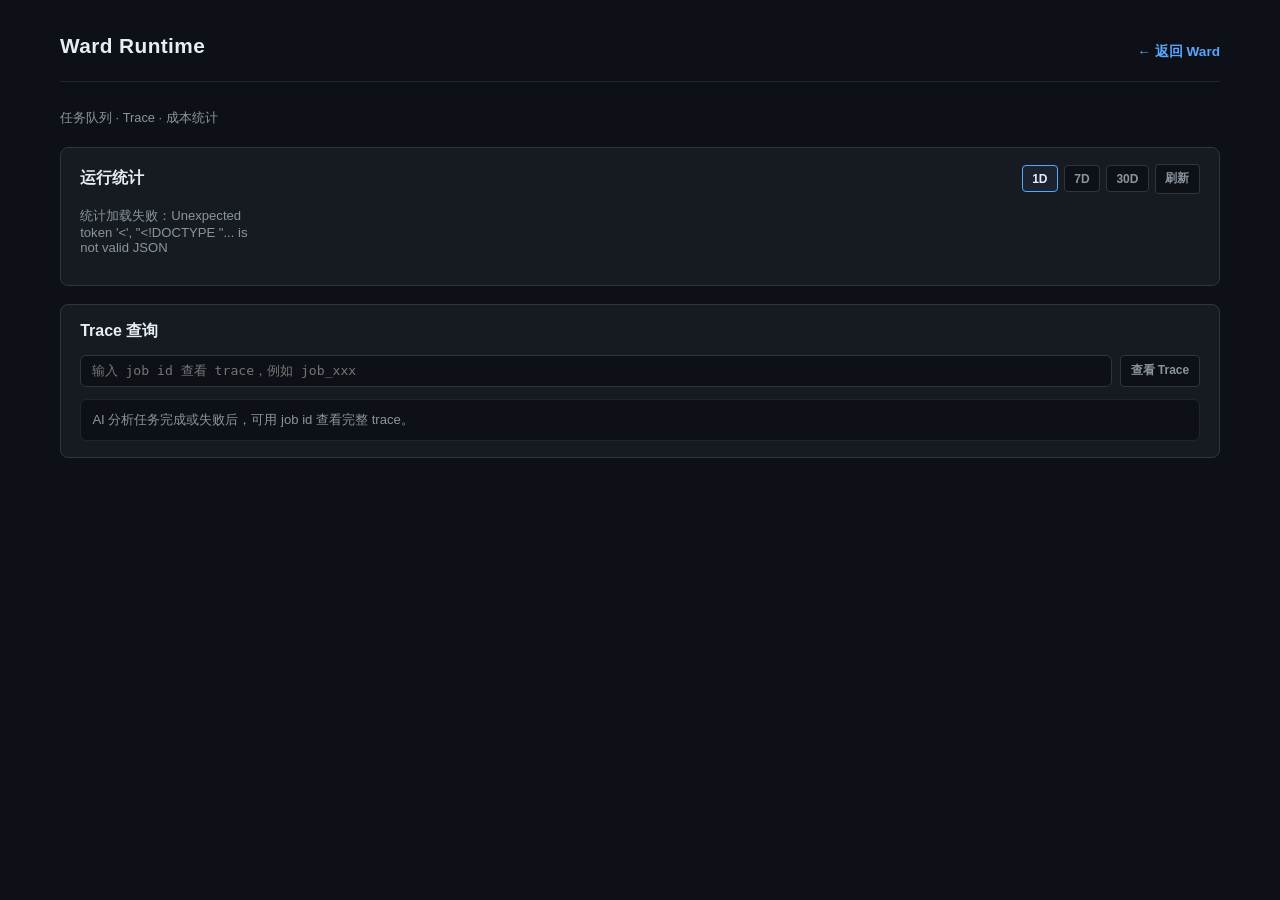
==== static/runtime.html @ 936e7836 "refactor: 金融专业风格 UI 改造，去除 AI 味" ====
<!DOCTYPE html>
<html lang="zh-CN">
<head>
  <meta charset="UTF-8" />
  <meta name="viewport" content="width=device-width, initial-scale=1.0" />
  <title>Ward Runtime</title>
  <link rel="stylesheet" href="/static/css/style.css" />
</head>
<body>
  <div class="container runtime-page">
    <header>
      <h1>Ward Runtime</h1>
      <div class="runtime-nav">
        <a href="/">← 返回 Ward</a>
      </div>
    </header>

    <div class="runtime-subtitle">任务队列 · Trace · 成本统计</div>

    <section class="runtime-section">
      <div class="runtime-header">
        <h2>运行统计</h2>
        <div class="runtime-actions">
          <button class="runtime-range-btn active" data-range="1d" onclick="loadRuntimeStats('1d', this)">1D</button>
          <button class="runtime-range-btn" data-range="7d" onclick="loadRuntimeStats('7d', this)">7D</button>
          <button class="runtime-range-btn" data-range="30d" onclick="loadRuntimeStats('30d', this)">30D</button>
          <button class="runtime-refresh-btn" onclick="refreshRuntimePanel()">刷新</button>
        </div>
      </div>
      <div id="runtime-stats" class="runtime-stats-grid">
        <div class="runtime-muted">加载运行统计中...</div>
      </div>
    </section>

    <section class="runtime-section">
      <div class="runtime-header">
        <h2>Trace 查询</h2>
      </div>
      <div class="runtime-trace-row">
        <input id="runtime-job-input" type="text" placeholder="输入 job id 查看 trace，例如 job_xxx" onkeydown="if(event.key==='Enter')loadRuntimeTrace()" />
        <button onclick="loadRuntimeTrace()">查看 Trace</button>
      </div>
      <div id="runtime-trace" class="runtime-trace">
        <div class="runtime-muted">AI 分析任务完成或失败后，可用 job id 查看完整 trace。</div>
      </div>
    </section>
  </div>

  <script src="/static/js/app.js?v=11"></script>
</body>
</html>
---- static/css/style.css ----
* { box-sizing: border-box; margin: 0; padding: 0; }

body {
  font-family: "SF Mono", "SF Pro Display", "PingFang SC", -apple-system, BlinkMacSystemFont, "Segoe UI", Roboto, "Helvetica Neue", sans-serif;
  background: #0d1117;
  color: #c9d1d9;
  min-height: 100vh;
  padding: 1.25rem 1.5rem 3rem;
}

.container { max-width: 1160px; margin: 0 auto; }

/* ─── Header ─────────────────────────────────────────────────────────────── */

header {
  display: flex;
  align-items: center;
  justify-content: space-between;
  padding: 0.75rem 0 1.25rem;
  border-bottom: 1px solid #21262d;
  margin-bottom: 1.75rem;
}
header h1 {
  font-size: 1.3rem;
  font-weight: 700;
  color: #e6edf3;
  letter-spacing: 0.02em;
}
.title-icon { margin-right: 0.35rem; }
.subtitle { display: none; }

.market-status {
  display: inline-flex;
  align-items: center;
  gap: 0.5rem;
  font-size: 0.78rem;
  color: #8b949e;
  background: #161b22;
  border: 1px solid #30363d;
  padding: 0.3rem 0.9rem;
  border-radius: 6px;
}
.status-dot { width: 6px; height: 6px; border-radius: 50%; flex-shrink: 0; }
.status-dot.open { background: #3fb950; box-shadow: 0 0 6px #3fb95066; }
.status-dot.closed { background: #484f58; }

/* ─── Market Index Cards ─────────────────────────────────────────────────── */

.cards {
  display: grid;
  grid-template-columns: repeat(4, 1fr);
  gap: 0.75rem;
  margin-bottom: 1.5rem;
}

.card {
  background: #161b22;
  border: 1px solid #30363d;
  border-radius: 8px;
  padding: 1rem 1.1rem 0.9rem;
  cursor: pointer;
  transition: border-color 0.15s;
}
.card:hover { border-color: #484f58; }

.card-header {
  display: flex;
  justify-content: space-between;
  align-items: center;
  margin-bottom: 0.6rem;
}
.card-title {
  font-size: 0.72rem;
  font-weight: 600;
  color: #8b949e;
  text-transform: uppercase;
  letter-spacing: 0.06em;
}
.card-header-right { display: flex; align-items: center; gap: 0.4rem; }
.card-badge {
  font-size: 0.62rem;
  background: #21262d;
  color: #8b949e;
  padding: 0.1rem 0.45rem;
  border-radius: 4px;
  font-weight: 500;
}
.card-change {
  font-size: 0.75rem;
  font-weight: 700;
  font-variant-numeric: tabular-nums;
}

.loading { font-size: 0.75rem; color: #484f58; }

.price {
  font-size: 1.65rem;
  font-weight: 700;
  color: #e6edf3;
  letter-spacing: -0.02em;
  font-variant-numeric: tabular-nums;
  line-height: 1.2;
}
.change { font-size: 0.82rem; margin: 0.2rem 0 0.5rem; font-weight: 600; }

.positive { color: #f85149; }
.negative { color: #3fb950; }

.meta {
  display: flex;
  flex-wrap: wrap;
  gap: 0.3rem;
  font-size: 0.68rem;
  color: #8b949e;
  margin-bottom: 0.7rem;
}
.meta span {
  background: #0d1117;
  padding: 0.15rem 0.45rem;
  border-radius: 4px;
  border: 1px solid #21262d;
}

.card-footer {
  display: flex;
  align-items: center;
  justify-content: flex-end;
  gap: 0.5rem;
  padding-top: 0.5rem;
  border-top: 1px solid #21262d;
}

.index-chart-btn {
  background: transparent;
  color: #8b949e;
  border: 1px solid #30363d;
  padding: 0.25rem 0.7rem;
  border-radius: 4px;
  cursor: pointer;
  font-size: 0.7rem;
  font-weight: 600;
  transition: color 0.15s, border-color 0.15s;
}
.index-chart-btn:hover { color: #e6edf3; border-color: #58a6ff; }

.index-chart-container { margin-top: 0.6rem; }

/* ─── Index Chart Overlay ─────────────────────────────────────────────────── */

.index-chart-overlay {
  border-radius: 8px;
  margin-bottom: 1.5rem;
  overflow: hidden;
  background: #161b22;
  border: 1px solid #30363d;
}
.index-chart-overlay-header {
  display: flex;
  justify-content: space-between;
  align-items: center;
  padding: 0.8rem 1.2rem;
  border-bottom: 1px solid #21262d;
  font-weight: 700;
  font-size: 0.9rem;
  color: #e6edf3;
  background: #0d1117;
}
.index-chart-close-btn {
  background: transparent;
  color: #8b949e;
  border: 1px solid #30363d;
  padding: 0.25rem 0.75rem;
  border-radius: 4px;
  cursor: pointer;
  font-size: 0.75rem;
  transition: color 0.15s;
}
.index-chart-close-btn:hover { color: #e6edf3; border-color: #484f58; }
.index-chart-overlay-content { padding: 0.25rem; min-height: 560px; }
.stock-chart-loading { color: #8b949e; font-size: 0.8rem; padding: 1rem 0; text-align: center; }

/* ─── Stock Search ─────────────────────────────────────────────────────────── */

.stock-section {
  background: #161b22;
  border-radius: 8px;
  padding: 1.2rem 1.25rem;
  border: 1px solid #30363d;
  margin-bottom: 0.85rem;
}
.stock-section h2 {
  font-size: 0.82rem;
  margin-bottom: 0.85rem;
  color: #8b949e;
  font-weight: 600;
  text-transform: uppercase;
  letter-spacing: 0.06em;
}

.stock-search-row { display: flex; gap: 0.5rem; margin-bottom: 0.85rem; }
.stock-search-row input {
  flex: 1;
  background: #0d1117;
  border: 1px solid #30363d;
  border-radius: 6px;
  color: #e6edf3;
  padding: 0.55rem 0.85rem;
  font-size: 0.85rem;
  outline: none;
  font-family: "SF Mono", "PingFang SC", monospace;
  transition: border-color 0.15s;
}
.stock-search-row input:focus { border-color: #58a6ff; }
.stock-search-row button {
  background: #21262d;
  color: #c9d1d9;
  border: 1px solid #30363d;
  padding: 0.55rem 1.2rem;
  border-radius: 6px;
  font-weight: 600;
  cursor: pointer;
  font-size: 0.85rem;
  transition: background 0.15s;
}
.stock-search-row button:hover { background: #30363d; }

.stock-result-card {
  background: #0d1117;
  border: 1px solid #30363d;
  border-radius: 6px;
  padding: 0.9rem 1rem;
  margin-top: 0.4rem;
  cursor: pointer;
  transition: border-color 0.15s;
}
.stock-result-card:hover { border-color: #484f58; }
.stock-result-header { display: flex; justify-content: space-between; align-items: center; margin-bottom: 0.4rem; }
.stock-result-symbol {
  font-weight: 700;
  color: #58a6ff;
  font-size: 0.9rem;
  font-family: "SF Mono", monospace;
  letter-spacing: 0.01em;
}
.stock-result-name { color: #8b949e; font-size: 0.78rem; }
.stock-result-price {
  font-size: 1.4rem;
  font-weight: 700;
  color: #e6edf3;
  letter-spacing: -0.02em;
  font-variant-numeric: tabular-nums;
  font-family: "SF Mono", monospace;
}
.stock-result-change { font-size: 0.82rem; margin: 0.2rem 0 0.5rem; font-weight: 600; }
.stock-result-meta { display: flex; gap: 0.3rem; font-size: 0.68rem; color: #8b949e; flex-wrap: wrap; }
.stock-result-meta span { background: #161b22; border: 1px solid #21262d; padding: 0.1rem 0.45rem; border-radius: 4px; }

.stock-result-actions { display: flex; gap: 0.4rem; margin-top: 0.6rem; flex-wrap: wrap; }

/* Action buttons */
.stock-analyze-btn {
  background: #0d1117;
  color: #d29922;
  border: 1px solid #d2992240;
  padding: 0.3rem 0.8rem;
  border-radius: 4px;
  cursor: pointer;
  font-size: 0.72rem;
  font-weight: 600;
  transition: border-color 0.15s, background 0.15s;
}
.stock-analyze-btn:hover { border-color: #d2992280; background: rgba(210,153,34,0.08); }

.stock-chart-btn {
  background: #0d1117;
  color: #8b949e;
  border: 1px solid #30363d;
  padding: 0.3rem 0.8rem;
  border-radius: 4px;
  cursor: pointer;
  font-size: 0.72rem;
  font-weight: 600;
  transition: border-color 0.15s;
}
.stock-chart-btn:hover { border-color: #58a6ff; color: #58a6ff; }

.stock-chart-container {
  background: #0d1117;
  border: 1px solid #30363d;
  border-radius: 6px;
  padding: 0.5rem;
  margin-top: 0.6rem;
  min-height: 420px;
}
.stock-analysis-section {
  background: #0d1117;
  border: 1px solid #d2992240;
  border-radius: 6px;
  padding: 0.9rem;
  margin: 0.85rem 0 1.25rem;
}
.stock-analysis-section h3 {
  color: #d29922;
  margin: 0 0 0.5rem;
  font-size: 0.85rem;
  font-weight: 700;
}
.stock-analysis-card {
  background: #0d1117;
  border: 1px solid #d2992240;
  border-radius: 6px;
  padding: 0.9rem;
  margin-top: 0.6rem;
}
.stock-analysis-card h3 { color: #d29922; margin: 0 0 0.5rem; font-size: 0.85rem; font-weight: 700; }
.stock-analysis-content {
  color: #8b949e;
  font-size: 0.82rem;
  line-height: 1.7;
  max-height: 500px;
  overflow-y: auto;
  white-space: pre-wrap;
  scrollbar-width: thin;
  scrollbar-color: #30363d #0d1117;
}
.stock-analysis-content::-webkit-scrollbar { width: 5px; }
.stock-analysis-content::-webkit-scrollbar-track { background: #0d1117; }
.stock-analysis-content::-webkit-scrollbar-thumb { background: #30363d; border-radius: 4px; }
.stock-analysis-content table { width: 100%; border-collapse: collapse; margin: 0.5rem 0; font-size: 0.8rem; }
.stock-analysis-content th { background: #161b22; color: #c9d1d9; padding: 0.35rem 0.6rem; text-align: left; font-weight: 700; border-bottom: 1px solid #30363d; }
.stock-analysis-content td { padding: 0.3rem 0.6rem; border-bottom: 1px solid #21262d; color: #8b949e; }
.stock-analysis-content tr:last-child td { border-bottom: none; }

.stock-loading { color: #8b949e; font-size: 0.8rem; padding: 0.5rem 0; }
.stock-error { color: #f85149; font-size: 0.8rem; padding: 0.5rem 0; }

/* ─── AI Report ───────────────────────────────────────────────────────────── */

.report-section {
  background: #161b22;
  border-radius: 8px;
  padding: 1.2rem 1.25rem;
  border: 1px solid #30363d;
  margin-bottom: 0.85rem;
}
.report-section h2 {
  font-size: 0.82rem;
  margin-bottom: 0.85rem;
  color: #8b949e;
  font-weight: 600;
  text-transform: uppercase;
  letter-spacing: 0.06em;
}

#generate-btn {
  background: #21262d;
  color: #c9d1d9;
  border: 1px solid #30363d;
  padding: 0.55rem 1.5rem;
  border-radius: 6px;
  font-weight: 600;
  cursor: pointer;
  font-size: 0.85rem;
  transition: background 0.15s, border-color 0.15s;
}
#generate-btn:hover { background: #30363d; border-color: #484f58; }
#generate-btn:disabled { opacity: 0.4; cursor: not-allowed; }

.report-content { margin-top: 1rem; line-height: 1.7; color: #8b949e; font-size: 0.85rem; }
.report-content .hint { color: #484f58; font-style: italic; font-size: 0.82rem; }
.report-content pre { white-space: pre-wrap; word-break: break-word; font-family: inherit; }

.report-content h1 { font-size: 1.2rem; color: #e6edf3; margin: 1.25rem 0 0.7rem; font-weight: 700; }
.report-content h2 { font-size: 1rem; color: #e6edf3; margin: 1rem 0 0.6rem; font-weight: 700; border-bottom: 1px solid #21262d; padding-bottom: 0.35rem; }
.report-content h3 { font-size: 0.9rem; color: #c9d1d9; margin: 0.85rem 0 0.4rem; font-weight: 700; }
.report-content hr { border: none; border-top: 1px solid #21262d; margin: 1rem 0; }
.report-content p { margin: 0.5rem 0; }
.report-content ul, .report-content ol { margin: 0.4rem 0 0.4rem 1.3rem; }
.report-content li { margin: 0.2rem 0; }
.report-content strong { color: #e6edf3; font-weight: 700; }
.report-content em { color: #8b949e; font-style: italic; }
.report-content table { width: 100%; border-collapse: collapse; margin: 0.6rem 0; font-size: 0.82rem; border-radius: 6px; overflow: hidden; }
.report-content th { background: #0d1117; color: #e6edf3; padding: 0.4rem 0.75rem; text-align: left; font-weight: 700; border-bottom: 1px solid #30363d; }
.report-content td { padding: 0.35rem 0.75rem; border-bottom: 1px solid #21262d; color: #8b949e; }
.report-content tr:last-child td { border-bottom: none; }
.report-content blockquote { border-left: 3px solid #30363d; padding-left: 0.85rem; margin: 0.6rem 0; color: #8b949e; }
.report-content code { background: #0d1117; padding: 0.1rem 0.3rem; border-radius: 4px; font-size: 0.85em; color: #c9d1d9; border: 1px solid #30363d; }

.sentiment-card {
  background: #0d1117;
  border: 1px solid #30363d;
  border-radius: 6px;
  padding: 0.9rem 1.1rem;
  margin-top: 0.85rem;
  border-left: 3px solid #d29922;
}
.sentiment-title { font-size: 0.8rem; font-weight: 700; color: #d29922; margin-bottom: 0.4rem; }
.sentiment-score-row { display: flex; align-items: baseline; gap: 0.6rem; margin-bottom: 0.4rem; }
.sentiment-score { font-size: 1.8rem; font-weight: 800; font-variant-numeric: tabular-nums; }
.sentiment-label { font-size: 0.85rem; font-weight: 700; }
.sentiment-interpretation { font-size: 0.78rem; color: #8b949e; line-height: 1.6; white-space: pre-wrap; }

/* ─── Chat ─────────────────────────────────────────────────────────────────── */

.chat-section {
  background: #161b22;
  border-radius: 8px;
  padding: 1.2rem 1.25rem;
  border: 1px solid #30363d;
  margin-bottom: 0.85rem;
}
.chat-section h2 {
  font-size: 0.82rem;
  margin-bottom: 0.85rem;
  color: #8b949e;
  font-weight: 600;
  text-transform: uppercase;
  letter-spacing: 0.06em;
}

.chat-container { display: flex; flex-direction: column; gap: 0.6rem; }
.chat-messages {
  min-height: 180px;
  max-height: 520px;
  overflow-y: auto;
  display: flex;
  flex-direction: column;
  gap: 0.5rem;
  scrollbar-width: thin;
  scrollbar-color: #30363d #161b22;
}
.chat-messages::-webkit-scrollbar { width: 5px; }
.chat-messages::-webkit-scrollbar-track { background: #161b22; }
.chat-messages::-webkit-scrollbar-thumb { background: #30363d; border-radius: 4px; }
.chat-messages .hint { color: #484f58; font-style: italic; font-size: 0.8rem; }

.chat-msg {
  padding: 0.6rem 0.9rem;
  border-radius: 6px;
  line-height: 1.6;
  font-size: 0.85rem;
  white-space: pre-wrap;
  word-break: break-word;
  max-width: 82%;
}
.chat-msg.user {
  background: #1f6feb;
  color: #e6edf3;
  align-self: flex-end;
}
.chat-msg.assistant {
  background: #0d1117;
  border: 1px solid #30363d;
  color: #8b949e;
  align-self: flex-start;
}
.chat-msg.assistant h1,
.chat-msg.assistant h2,
.chat-msg.assistant h3,
.chat-msg.assistant h4 {
  color: #e6edf3;
  margin: 0.5em 0 0.3em;
  font-weight: 700;
}
.chat-msg.assistant h1 { font-size: 1.05rem; }
.chat-msg.assistant h2 { font-size: 0.95rem; }
.chat-msg.assistant h3 { font-size: 0.9rem; }
.chat-msg.assistant p { margin: 0.35em 0; }
.chat-msg.assistant strong { color: #e6edf3; font-weight: 600; }
.chat-msg.assistant code {
  background: #161b22;
  padding: 0.1rem 0.3rem;
  border-radius: 4px;
  font-size: 0.85em;
  color: #c9d1d9;
  border: 1px solid #30363d;
}
.chat-msg.assistant pre {
  background: #161b22;
  border: 1px solid #30363d;
  border-radius: 6px;
  padding: 0.65rem 0.85rem;
  overflow-x: auto;
  margin: 0.4em 0;
}
.chat-msg.assistant pre code {
  background: none;
  border: none;
  padding: 0;
  color: #8b949e;
  font-size: 0.8rem;
}
.chat-msg.assistant ul,
.chat-msg.assistant ol {
  margin: 0.35em 0;
  padding-left: 1.3em;
}
.chat-msg.assistant li { margin: 0.15em 0; }
.chat-msg.assistant table {
  border-collapse: collapse;
  margin: 0.4em 0;
  font-size: 0.82rem;
}
.chat-msg.assistant th,
.chat-msg.assistant td {
  border: 1px solid #30363d;
  padding: 0.25rem 0.6rem;
  text-align: left;
}
.chat-msg.assistant th { background: #161b22; color: #e6edf3; }
.chat-msg.assistant blockquote {
  border-left: 3px solid #30363d;
  margin: 0.4em 0;
  padding: 0.25em 0.7em;
  color: #8b949e;
}
.chat-msg.assistant a { color: #58a6ff; }
.chat-msg.assistant hr {
  border: none;
  border-top: 1px solid #21262d;
  margin: 0.6em 0;
}

.chat-input-row { display: flex; gap: 0.5rem; }
#chat-input {
  flex: 1;
  background: #0d1117;
  border: 1px solid #30363d;
  border-radius: 6px;
  color: #e6edf3;
  padding: 0.55rem 0.85rem;
  font-size: 0.85rem;
  outline: none;
  transition: border-color 0.15s;
}
#chat-input:focus { border-color: #58a6ff; }
#chat-send-btn {
  background: #21262d;
  color: #c9d1d9;
  border: 1px solid #30363d;
  padding: 0.55rem 1.2rem;
  border-radius: 6px;
  font-weight: 600;
  cursor: pointer;
  font-size: 0.85rem;
  transition: background 0.15s;
}
#chat-send-btn:hover { background: #30363d; }
#chat-send-btn:disabled { opacity: 0.4; cursor: not-allowed; }

#chat-load-more-btn {
  background: transparent;
  color: #8b949e;
  border: 1px solid #30363d;
  padding: 0.35rem 1.2rem;
  border-radius: 4px;
  cursor: pointer;
  font-size: 0.75rem;
  font-weight: 600;
  text-align: center;
  transition: color 0.15s, border-color 0.15s;
  align-self: center;
}
#chat-load-more-btn:hover { color: #e6edf3; border-color: #58a6ff; }
#chat-load-more-btn:disabled { opacity: 0.4; cursor: not-allowed; }

/* ─── Chat Tool Use ──────────────────────────────────────────────────────────── */

.chat-tool-invoke {
  display: flex;
  align-items: center;
  gap: 0.35em;
  padding: 0.35em 0.7em;
  margin: 0.15em 0 0.15em 2.5em;
  font-size: 0.8rem;
  color: #8b949e;
  background: #0d1117;
  border-left: 2px solid #30363d;
  border-radius: 0 4px 4px 0;
  animation: toolPulse 1.5s ease-in-out infinite;
}
.chat-tool-invoke.ok {
  color: #3fb950;
  border-left-color: #3fb950;
  animation: none;
}
.chat-tool-invoke.error {
  color: #f85149;
  border-left-color: #f85149;
  animation: none;
}

.chat-thinking {
  padding: 0.35em 0.7em;
  margin: 0.15em 0 0.15em 2.5em;
  font-size: 0.8rem;
  color: #8b949e;
  background: #0d1117;
  border-left: 2px solid #21262d;
  border-radius: 0 4px 4px 0;
  max-width: 75%;
  white-space: pre-wrap;
  word-break: break-word;
  animation: thinkFade 0.3s ease-in;
}

.think-label { color: #8b949e; margin-right: 0.35em; }
.think-text { color: #8b949e; }

@keyframes toolPulse {
  0%, 100% { opacity: 1; }
  50%       { opacity: 0.5; }
}
@keyframes thinkFade {
  from { opacity: 0; transform: translateY(4px); }
  to   { opacity: 1; transform: translateY(0); }
}

/* ─── Extended Hours Bar ─────────────────────────────────────────────────────── */

.extended-section {
  background: #161b22;
  border: 1px solid #30363d;
  border-radius: 8px;
  padding: 0.85rem 1.25rem;
  margin: 1.25rem 0 1.5rem;
}
.extended-header {
  display: flex;
  align-items: center;
  gap: 0.85rem;
  margin-bottom: 0.75rem;
}
.extended-title {
  font-size: 0.75rem;
  font-weight: 700;
  color: #8b949e;
  text-transform: uppercase;
  letter-spacing: 0.06em;
}
.extended-subtitle {
  font-size: 0.68rem;
  color: #484f58;
}
.extended-row {
  display: grid;
  grid-template-columns: repeat(3, 1fr);
  gap: 0.75rem;
}
.ext-card {
  background: #0d1117;
  border: 1px solid #30363d;
  border-radius: 6px;
  padding: 0.7rem 0.85rem;
}
.ext-card-label {
  font-size: 0.7rem;
  font-weight: 700;
  color: #8b949e;
  text-transform: uppercase;
  letter-spacing: 0.06em;
  margin-bottom: 0.5rem;
}
.ext-slots { display: flex; gap: 0.4rem; }
.ext-slot {
  flex: 1;
  display: flex;
  flex-direction: column;
  align-items: center;
  gap: 0.2rem;
  background: #161b22;
  border: 1px solid #21262d;
  border-radius: 4px;
  padding: 0.35rem 0.25rem;
}
.ext-slot-reg { border-color: #30363d; background: rgba(88,166,255,0.04); }
.ext-slot-label {
  font-size: 0.6rem;
  color: #8b949e;
  font-weight: 600;
  text-transform: uppercase;
  letter-spacing: 0.04em;
}
.ext-slot-price {
  font-size: 0.75rem;
  font-weight: 700;
  font-variant-numeric: tabular-nums;
  color: #c9d1d9;
  font-family: "SF Mono", monospace;
}
.ext-slot-price.loading { color: #484f58; }
.ext-slot-price.positive { color: #f85149; }
.ext-slot-price.negative { color: #3fb950; }

/* ─── Scrollbar Global ──────────────────────────────────────────────────────── */

::-webkit-scrollbar { width: 6px; height: 6px; }
::-webkit-scrollbar-track { background: transparent; }
::-webkit-scrollbar-thumb { background: #30363d; border-radius: 4px; }
::-webkit-scrollbar-thumb:hover { background: #484f58; }

/* ─── Runtime Observability ────────────────────────────────────────────────── */

.runtime-section {
  background: #161b22;
  border: 1px solid #30363d;
  border-radius: 8px;
  padding: 1rem 1.2rem;
  margin-bottom: 1.5rem;
}
.runtime-page .runtime-section { margin-bottom: 1.1rem; }
.runtime-nav { margin-top: 0.6rem; }
.runtime-nav a {
  color: #58a6ff;
  text-decoration: none;
  font-size: 0.85rem;
  font-weight: 600;
}
.runtime-nav a:hover { text-decoration: underline; }

.runtime-subtitle {
  font-size: 0.8rem;
  color: #8b949e;
  margin-bottom: 1.25rem;
}

.runtime-header {
  display: flex;
  align-items: center;
  justify-content: space-between;
  gap: 1rem;
  margin-bottom: 0.85rem;
}
.runtime-header h2 { margin: 0; font-size: 1rem; color: #e6edf3; }

.runtime-actions {
  display: flex;
  align-items: center;
  gap: 0.35rem;
  flex-wrap: wrap;
}

.runtime-range-btn,
.runtime-refresh-btn,
.runtime-trace-row button {
  background: #0d1117;
  color: #8b949e;
  border: 1px solid #30363d;
  border-radius: 4px;
  padding: 0.35rem 0.6rem;
  font-size: 0.75rem;
  font-weight: 600;
  cursor: pointer;
  transition: color 0.15s, border-color 0.15s;
}
.runtime-range-btn.active,
.runtime-range-btn:hover,
.runtime-refresh-btn:hover,
.runtime-trace-row button:hover {
  color: #e6edf3;
  border-color: #58a6ff;
  background: rgba(88,166,255,0.06);
}

.runtime-stats-grid {
  display: grid;
  grid-template-columns: repeat(6, minmax(0, 1fr));
  gap: 0.6rem;
  margin-bottom: 0.85rem;
}
.runtime-stat {
  background: #0d1117;
  border: 1px solid #21262d;
  border-radius: 6px;
  padding: 0.6rem;
  min-width: 0;
}
.runtime-stat-label {
  font-size: 0.62rem;
  color: #8b949e;
  font-weight: 600;
  text-transform: uppercase;
  margin-bottom: 0.3rem;
}
.runtime-stat-value {
  color: #e6edf3;
  font-size: 0.95rem;
  font-weight: 700;
  font-variant-numeric: tabular-nums;
  word-break: break-word;
  font-family: "SF Mono", monospace;
}

.runtime-trace-row {
  display: flex;
  gap: 0.5rem;
  margin-bottom: 0.75rem;
}
.runtime-trace-row input {
  flex: 1;
  min-width: 0;
  background: #0d1117;
  color: #e6edf3;
  border: 1px solid #30363d;
  border-radius: 6px;
  padding: 0.45rem 0.65rem;
  font-size: 0.82rem;
  font-family: "SF Mono", monospace;
}
.runtime-trace {
  background: #0d1117;
  border: 1px solid #21262d;
  border-radius: 6px;
  padding: 0.7rem;
  max-height: 360px;
  overflow: auto;
}
.runtime-trace-summary {
  display: grid;
  grid-template-columns: repeat(4, minmax(0, 1fr));
  gap: 0.5rem;
  margin-bottom: 0.6rem;
}
.runtime-event {
  display: grid;
  grid-template-columns: 80px 120px 1fr 80px;
  gap: 0.5rem;
  align-items: start;
  padding: 0.4rem 0;
  border-top: 1px solid #21262d;
  font-size: 0.75rem;
}
.runtime-event:first-child { border-top: none; }
.runtime-event-time,
.runtime-event-stage,
.runtime-event-duration {
  color: #8b949e;
  font-variant-numeric: tabular-nums;
  font-family: "SF Mono", monospace;
  font-size: 0.72rem;
}
.runtime-event-message {
  color: #c9d1d9;
  word-break: break-word;
}
.runtime-event-data {
  grid-column: 3 / 5;
  color: #8b949e;
  font-size: 0.7rem;
  white-space: pre-wrap;
  word-break: break-word;
}
.runtime-muted { color: #8b949e; font-size: 0.82rem; }

.analysis-job-meta {
  margin-top: 0.55rem;
  color: #8b949e;
  font-size: 0.72rem;
}
.analysis-job-meta code {
  color: #c9d1d9;
  background: #0d1117;
  border: 1px solid #21262d;
  border-radius: 4px;
  padding: 0.1rem 0.3rem;
}
.analysis-job-meta a {
  color: #58a6ff;
  text-decoration: none;
  font-weight: 600;
}
.analysis-job-meta a:hover { text-decoration: underline; }

.site-footer {
  display: flex;
  justify-content: center;
  padding: 0.85rem 0 0.25rem;
  margin-top: 0.5rem;
}
.site-footer a {
  color: #8b949e;
  font-size: 0.78rem;
  font-weight: 600;
  text-decoration: none;
}
.site-footer a:hover { color: #58a6ff; }

/* ─── Responsive ──────────────────────────────────────────────────────────── */

@media (max-width: 900px) {
  .cards { grid-template-columns: repeat(2, 1fr); }
  .runtime-stats-grid,
  .runtime-trace-summary { grid-template-columns: repeat(2, minmax(0, 1fr)); }
  .runtime-event { grid-template-columns: 1fr; gap: 0.2rem; }
  .runtime-event-data { grid-column: auto; }
}
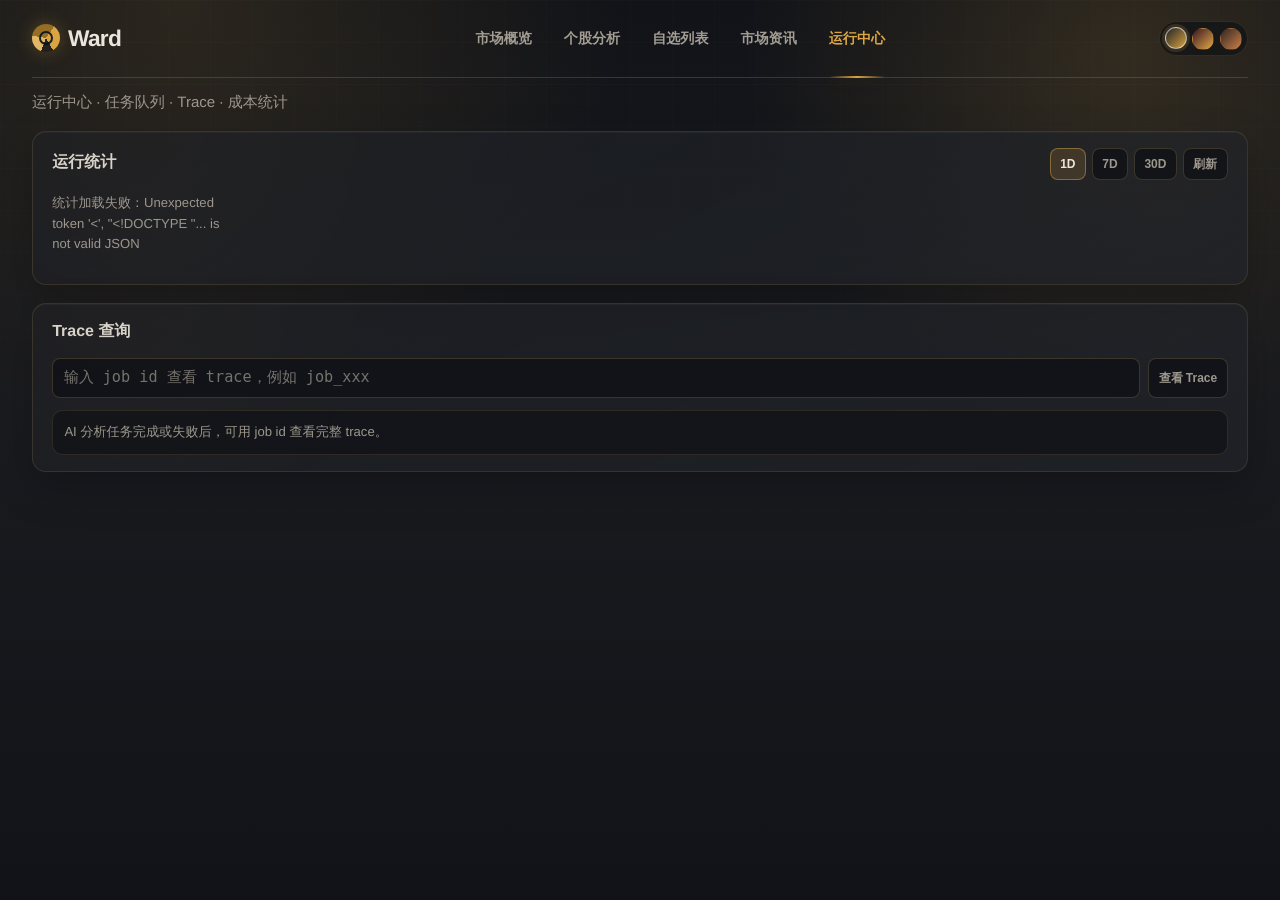
==== commit 24ee63a2: "fix: polish ward ui theme" ====
--- a/static/runtime.html
+++ b/static/runtime.html
@@ -3,19 +3,28 @@
 <head>
   <meta charset="UTF-8" />
   <meta name="viewport" content="width=device-width, initial-scale=1.0" />
-  <title>Ward Runtime</title>
+  <title>Ward 运行中心</title>
   <link rel="stylesheet" href="/static/css/style.css" />
 </head>
 <body>
   <div class="container runtime-page">
     <header>
-      <h1>Ward Runtime</h1>
-      <div class="runtime-nav">
-        <a href="/">← 返回 Ward</a>
+      <h1><span class="brand-mark"></span>Ward</h1>
+      <nav class="top-nav" aria-label="主导航">
+        <a href="/">市场概览</a>
+        <a href="/#stock-section">个股分析</a>
+        <a href="/#stock-section">自选列表</a>
+        <a href="/#report-section">市场资讯</a>
+        <a href="/runtime" class="active">运行中心</a>
+      </nav>
+      <div class="theme-switcher" aria-label="主题切换">
+        <button type="button" data-theme="graphite" title="石墨琥珀"></button>
+        <button type="button" data-theme="forest" title="酒红金"></button>
+        <button type="button" data-theme="copper" title="暖灰铜色"></button>
       </div>
     </header>
 
-    <div class="runtime-subtitle">任务队列 · Trace · 成本统计</div>
+    <div class="runtime-subtitle">运行中心 · 任务队列 · Trace · 成本统计</div>
 
     <section class="runtime-section">
       <div class="runtime-header">
@@ -46,6 +55,6 @@
     </section>
   </div>
 
-  <script src="/static/js/app.js?v=11"></script>
+  <script src="/static/js/app.js?v=16"></script>
 </body>
 </html>
--- a/static/css/style.css
+++ b/static/css/style.css
@@ -607,6 +607,57 @@
 .think-label { color: #8b949e; margin-right: 0.35em; }
 .think-text { color: #8b949e; }
 
+.chat-job-card {
+  margin-top: 0.65rem;
+  background: #0d1117;
+  border: 1px solid #30363d;
+  border-left: 3px solid #58a6ff;
+  border-radius: 6px;
+  padding: 0.75rem 0.85rem;
+  font-size: 0.8rem;
+}
+.chat-job-title {
+  color: #e6edf3;
+  font-weight: 700;
+  margin-bottom: 0.3rem;
+}
+.chat-job-symbols {
+  color: #c9d1d9;
+  font-weight: 700;
+  font-variant-numeric: tabular-nums;
+  margin-bottom: 0.35rem;
+}
+.chat-job-meta {
+  color: #8b949e;
+  margin-bottom: 0.35rem;
+}
+.chat-job-status {
+  color: #8b949e;
+  font-size: 0.75rem;
+  margin-bottom: 0.4rem;
+}
+.chat-job-card.error {
+  border-left-color: #f85149;
+}
+.chat-job-meta code {
+  color: #c9d1d9;
+  background: #161b22;
+  border: 1px solid #21262d;
+  border-radius: 4px;
+  padding: 0.08rem 0.25rem;
+}
+.chat-job-card a {
+  color: #58a6ff;
+  font-weight: 700;
+  text-decoration: none;
+}
+.chat-job-card a:hover { text-decoration: underline; }
+.chat-job-result {
+  margin-top: 0.7rem;
+  border-top: 1px solid #21262d;
+  padding-top: 0.65rem;
+}
+
 @keyframes toolPulse {
   0%, 100% { opacity: 1; }
   50%       { opacity: 0.5; }
@@ -699,6 +750,852 @@
 ::-webkit-scrollbar-thumb { background: #30363d; border-radius: 4px; }
 ::-webkit-scrollbar-thumb:hover { background: #484f58; }
 
+/* ─── Ward 2026 Visual System ─────────────────────────────────────────────── */
+
+:root {
+  --bg: #111318;
+  --bg-2: #1a1b1f;
+  --panel: rgba(28, 30, 35, 0.9);
+  --panel-2: rgba(34, 36, 42, 0.78);
+  --panel-3: rgba(16, 18, 22, 0.82);
+  --line: rgba(190, 157, 91, 0.24);
+  --line-strong: rgba(218, 171, 74, 0.46);
+  --text: #ebe6dc;
+  --muted: #9d978d;
+  --accent: #d9a441;
+  --accent-2: #956d24;
+  --accent-soft: rgba(217, 164, 65, 0.16);
+  --warn: #e2b866;
+  --hero-glow: rgba(217, 164, 65, 0.13);
+  --green: #4fd081;
+  --red: #ff6b57;
+  --gold: #e9b949;
+  --up: var(--red);
+  --down: var(--green);
+}
+
+:root[data-theme="forest"] {
+  --bg: #170d13;
+  --bg-2: #25131d;
+  --panel: rgba(39, 20, 31, 0.9);
+  --panel-2: rgba(51, 25, 39, 0.78);
+  --panel-3: rgba(24, 13, 20, 0.84);
+  --line: rgba(204, 148, 92, 0.24);
+  --line-strong: rgba(231, 176, 92, 0.48);
+  --text: #f0e3dc;
+  --muted: #aa918a;
+  --accent: #e0a646;
+  --accent-2: #9b4c37;
+  --accent-soft: rgba(224, 166, 70, 0.16);
+  --warn: #e7b05c;
+  --hero-glow: rgba(155, 76, 55, 0.16);
+}
+
+:root[data-theme="copper"] {
+  --bg: #151312;
+  --bg-2: #211b18;
+  --panel: rgba(38, 32, 29, 0.9);
+  --panel-2: rgba(48, 39, 34, 0.78);
+  --panel-3: rgba(23, 20, 19, 0.82);
+  --line: rgba(178, 139, 103, 0.25);
+  --line-strong: rgba(203, 126, 72, 0.46);
+  --text: #f1e8de;
+  --muted: #aa998c;
+  --accent: #cb7e48;
+  --accent-2: #8f5630;
+  --accent-soft: rgba(203, 126, 72, 0.16);
+  --warn: #d7a955;
+  --hero-glow: rgba(203, 126, 72, 0.13);
+}
+
+:root[data-theme="graphite"] .sparkline-green,
+:root[data-theme="forest"] .sparkline-green,
+:root[data-theme="copper"] .sparkline-green { color: var(--down); }
+:root[data-theme="graphite"] .sparkline-red,
+:root[data-theme="forest"] .sparkline-red,
+:root[data-theme="copper"] .sparkline-red { color: var(--up); }
+:root[data-theme="graphite"] .sparkline-gold,
+:root[data-theme="forest"] .sparkline-gold,
+:root[data-theme="copper"] .sparkline-gold { color: var(--warn); }
+
+body {
+  font-family: Inter, "SF Pro Display", "PingFang SC", -apple-system, BlinkMacSystemFont, "Segoe UI", sans-serif;
+  background:
+    radial-gradient(circle at 14% 0%, var(--hero-glow), transparent 28rem),
+    radial-gradient(circle at 88% 6%, var(--accent-soft), transparent 24rem),
+    linear-gradient(180deg, var(--bg) 0%, var(--bg-2) 46%, var(--bg) 100%);
+  color: var(--text);
+  padding: 0 1.4rem 2rem;
+}
+
+body::before {
+  content: "";
+  position: fixed;
+  inset: 0;
+  pointer-events: none;
+  background:
+    linear-gradient(rgba(255,255,255,0.018) 1px, transparent 1px),
+    linear-gradient(90deg, rgba(255,255,255,0.014) 1px, transparent 1px);
+  background-size: 42px 42px;
+  mask-image: linear-gradient(to bottom, rgba(0,0,0,0.8), transparent 82%);
+}
+
+.container {
+  max-width: 1216px;
+  position: relative;
+  z-index: 1;
+}
+
+header {
+  height: 78px;
+  padding: 0;
+  margin-bottom: 1.5rem;
+  border-bottom: 1px solid var(--line);
+  gap: 1rem;
+}
+
+header h1 {
+  display: inline-flex;
+  align-items: center;
+  gap: 0.5rem;
+  min-width: 170px;
+  color: var(--text);
+  font-size: 1.55rem;
+  letter-spacing: -0.03em;
+}
+
+.brand-mark {
+  width: 30px;
+  height: 30px;
+  border-radius: 50%;
+  display: inline-block;
+  background:
+    conic-gradient(from 35deg, var(--accent) 0 32%, transparent 32% 46%, var(--warn) 46% 68%, var(--accent-2) 68% 100%);
+  box-shadow: 0 0 22px var(--accent-soft);
+  position: relative;
+}
+.brand-mark::after {
+  content: "";
+  position: absolute;
+  inset: 7px;
+  border-radius: 50%;
+  border: 2px solid rgba(3, 17, 33, 0.9);
+}
+
+.top-nav {
+  display: flex;
+  align-items: stretch;
+  justify-content: center;
+  gap: 2.3rem;
+  flex: 1;
+  height: 100%;
+}
+.top-nav a {
+  display: inline-flex;
+  align-items: center;
+  color: var(--muted);
+  font-size: 0.92rem;
+  font-weight: 700;
+  text-decoration: none;
+  position: relative;
+}
+.top-nav a:hover,
+.top-nav a.active { color: var(--accent); }
+.top-nav a.active::after {
+  content: "";
+  position: absolute;
+  left: 0;
+  right: 0;
+  bottom: -1px;
+  height: 2px;
+  border-radius: 999px;
+  background: linear-gradient(90deg, transparent, var(--accent), transparent);
+  box-shadow: 0 0 16px var(--accent-soft);
+}
+
+.theme-switcher {
+  display: inline-flex;
+  align-items: center;
+  gap: 0.35rem;
+  padding: 0.32rem;
+  border: 1px solid var(--line);
+  border-radius: 999px;
+  background: var(--panel-3);
+}
+.theme-switcher button {
+  width: 22px;
+  height: 22px;
+  border-radius: 999px;
+  border: 1px solid transparent;
+  cursor: pointer;
+  padding: 0;
+  transition: transform 0.15s, border-color 0.15s, box-shadow 0.15s;
+}
+.theme-switcher button[data-theme="graphite"] { background: linear-gradient(135deg, #202226, #d9a441); }
+.theme-switcher button[data-theme="forest"] { background: linear-gradient(135deg, #3a1725, #e0a646); }
+.theme-switcher button[data-theme="copper"] { background: linear-gradient(135deg, #312722, #cb7e48); }
+.theme-switcher button:hover,
+.theme-switcher button.active {
+  transform: translateY(-1px);
+  border-color: rgba(255,255,255,0.55);
+  box-shadow: 0 0 0 3px var(--accent-soft);
+}
+
+.market-status {
+  min-width: 148px;
+  justify-content: center;
+  gap: 0.55rem;
+  background: linear-gradient(145deg, var(--panel-2), var(--panel-3));
+  border: 1px solid var(--line);
+  border-radius: 12px;
+  padding: 0.58rem 0.9rem;
+  box-shadow: inset 0 1px 0 rgba(255,255,255,0.06);
+}
+.status-dot {
+  width: 18px;
+  height: 18px;
+  background: radial-gradient(circle at 35% 35%, #ffd36a 0 35%, #9d6911 58%, transparent 60%);
+  box-shadow: 0 0 16px rgba(233, 185, 73, 0.28);
+}
+.status-dot.open { background: radial-gradient(circle at 35% 35%, #8dffbd 0 35%, #19a760 58%, transparent 60%); }
+.status-dot.closed { background: radial-gradient(circle at 35% 35%, #ffd36a 0 35%, #9d6911 58%, transparent 60%); }
+.status-copy {
+  display: flex;
+  flex-direction: column;
+  gap: 0.1rem;
+  line-height: 1;
+}
+.status-copy strong {
+  color: var(--text);
+  font-size: 0.8rem;
+}
+.status-copy small,
+#refresh-countdown {
+  color: var(--muted);
+  font-size: 0.68rem;
+}
+
+.cards {
+  gap: 1rem;
+  margin-bottom: 1.15rem;
+}
+.card,
+.stock-section,
+.report-section,
+.chat-section,
+.extended-section,
+.index-chart-overlay,
+.stock-analysis-section {
+  background:
+    linear-gradient(145deg, var(--panel), var(--panel-2)),
+    radial-gradient(circle at 0% 0%, var(--accent-soft), transparent 18rem);
+  border: 1px solid var(--line);
+  border-radius: 12px;
+  box-shadow:
+    inset 0 1px 0 rgba(255,255,255,0.05),
+    0 18px 48px rgba(0, 0, 0, 0.18);
+}
+
+.card {
+  min-height: 304px;
+  padding: 1.25rem 1.35rem 1.05rem;
+  position: relative;
+  overflow: hidden;
+}
+.card::after {
+  content: "";
+  position: absolute;
+  inset: 0;
+  pointer-events: none;
+  border-radius: inherit;
+  background: linear-gradient(135deg, rgba(79, 208, 129, 0.12), transparent 28%);
+  opacity: 0.9;
+}
+#card-dji::after,
+#card-gold::after { background: linear-gradient(135deg, rgba(255, 107, 87, 0.1), transparent 32%); }
+#card-gold { border-color: color-mix(in srgb, var(--warn) 45%, transparent); }
+
+.card-header,
+.card-body,
+.card-footer,
+.mini-sparkline {
+  position: relative;
+  z-index: 1;
+}
+.card-header { margin-bottom: 0.8rem; }
+.card-title {
+  color: var(--text);
+  font-size: 0.94rem;
+  letter-spacing: 0.02em;
+  text-transform: none;
+}
+.card-badge {
+  background: var(--accent-soft);
+  color: var(--accent);
+  border: 1px solid var(--line);
+  border-radius: 999px;
+}
+.price {
+  font-size: 2.05rem;
+  color: var(--text);
+  letter-spacing: -0.04em;
+  text-shadow: 0 0 20px rgba(145, 185, 255, 0.12);
+}
+.change {
+  font-size: 0.93rem;
+  margin: 0.3rem 0 1.05rem;
+}
+.positive { color: var(--up); }
+.negative { color: var(--down); }
+.neutral { color: #92a4bb; }
+
+.mini-sparkline {
+  position: absolute;
+  right: 1.3rem;
+  top: 4.1rem;
+  width: 72px;
+  height: 42px;
+  opacity: 0.95;
+  background:
+    linear-gradient(150deg, transparent 0 12%, currentColor 12% 15%, transparent 15% 24%, currentColor 24% 27%, transparent 27% 35%, currentColor 35% 38%, transparent 38% 46%, currentColor 46% 49%, transparent 49% 61%, currentColor 61% 64%, transparent 64% 72%, currentColor 72% 75%, transparent 75% 100%);
+  filter: drop-shadow(0 0 8px currentColor);
+  clip-path: polygon(0 65%, 12% 54%, 22% 68%, 33% 36%, 45% 47%, 57% 32%, 70% 55%, 82% 44%, 100% 62%, 100% 100%, 0 100%);
+}
+.sparkline-green { color: rgba(79, 208, 129, 0.82); }
+.sparkline-red { color: rgba(255, 107, 87, 0.86); }
+.sparkline-gold { color: rgba(233, 185, 73, 0.88); }
+
+.meta {
+  display: grid;
+  grid-template-columns: repeat(2, minmax(0, 1fr));
+  gap: 0;
+  border: 1px solid rgba(105, 146, 195, 0.18);
+  border-radius: 8px;
+  overflow: hidden;
+  margin-bottom: 1rem;
+}
+.meta span {
+  display: flex;
+  justify-content: space-between;
+  background: var(--panel-3);
+  border: 0;
+  border-right: 1px solid var(--line);
+  border-bottom: 1px solid var(--line);
+  border-radius: 0;
+  padding: 0.72rem 0.8rem;
+  color: #93a4b9;
+}
+.meta span:nth-child(even) { border-right: 0; }
+.meta span:nth-last-child(-n+2) { border-bottom: 0; }
+.meta em {
+  color: var(--text);
+  font-style: normal;
+}
+
+.card-footer {
+  justify-content: stretch;
+  border-top: 0;
+  padding-top: 0;
+}
+.card-footer button,
+.stock-result-actions button {
+  flex: 1;
+  min-height: 39px;
+  border-radius: 8px;
+  font-size: 0.86rem;
+  font-weight: 800;
+}
+.stock-analyze-btn {
+  color: var(--warn);
+  background: color-mix(in srgb, var(--warn) 16%, transparent);
+  border-color: color-mix(in srgb, var(--warn) 42%, transparent);
+}
+#card-dji .stock-analyze-btn,
+#card-gold .stock-analyze-btn { color: var(--warn); background: color-mix(in srgb, var(--warn) 16%, transparent); border-color: color-mix(in srgb, var(--warn) 42%, transparent); }
+.stock-analyze-btn:hover,
+.stock-chart-btn:hover,
+.index-chart-btn:hover {
+  transform: translateY(-1px);
+  box-shadow: 0 10px 28px rgba(0, 0, 0, 0.22);
+}
+.index-chart-btn,
+.stock-chart-btn {
+  color: var(--muted);
+  background: var(--panel-3);
+  border-color: var(--line);
+}
+
+.extended-section {
+  padding: 1.05rem 1.35rem;
+  margin: 1rem 0 1rem;
+}
+.extended-title,
+.stock-section h2,
+.report-section h2,
+.chat-section h2 {
+  color: var(--text);
+  text-transform: none;
+  letter-spacing: 0;
+  font-size: 1.02rem;
+}
+.extended-subtitle { color: #70849b; }
+.ext-card {
+  background: var(--panel-3);
+  border: 1px solid var(--line);
+  border-radius: 9px;
+  padding: 0.95rem 1rem;
+}
+.ext-card-label {
+  color: var(--text);
+  font-size: 0.82rem;
+  text-transform: none;
+  letter-spacing: 0;
+}
+.ext-slots { gap: 0; }
+.ext-slot {
+  background: transparent;
+  border: 0;
+  border-right: 1px solid var(--line);
+  border-radius: 0;
+}
+.ext-slot:last-child { border-right: 0; }
+.ext-slot-label { color: var(--muted); font-size: 0.72rem; }
+.ext-slot-price { color: var(--text); font-size: 0.92rem; }
+
+.stock-section {
+  padding: 1.25rem 1.35rem 1.45rem;
+}
+.stock-search-row {
+  background: var(--panel-3);
+  border: 1px solid var(--line);
+  border-radius: 11px;
+  padding: 0.12rem;
+}
+.stock-search-row input,
+#chat-input {
+  background: transparent;
+  border: 0;
+  min-height: 54px;
+  color: var(--text);
+  font-size: 1rem;
+}
+.stock-search-row input:focus,
+#chat-input:focus { border-color: transparent; box-shadow: none; }
+.stock-search-row button,
+#generate-btn,
+#chat-send-btn {
+  border: 0;
+  border-radius: 9px;
+  color: #eef5ff;
+  background: linear-gradient(135deg, var(--accent), var(--accent-2));
+  box-shadow: 0 12px 28px var(--accent-soft);
+  min-height: 54px;
+  padding-inline: 1.9rem;
+}
+
+.stock-result-card {
+  background:
+    linear-gradient(145deg, var(--panel), var(--panel-2));
+  border-color: var(--line);
+  border-radius: 14px;
+  padding: 1.25rem;
+  margin-top: 1rem;
+}
+.stock-result-top {
+  display: grid;
+  grid-template-columns: auto 1fr;
+  align-items: center;
+  gap: 0.95rem;
+  margin-bottom: 1rem;
+}
+.stock-logo {
+  width: 58px;
+  height: 58px;
+  border-radius: 10px;
+  display: grid;
+  place-items: center;
+  font-size: 1.45rem;
+  font-weight: 900;
+  color: var(--accent);
+  background: var(--accent-soft);
+  border: 1px solid var(--line-strong);
+}
+.stock-result-header {
+  justify-content: flex-start;
+  gap: 0.8rem;
+}
+.stock-result-symbol {
+  color: var(--text);
+  font-size: 1.45rem;
+  font-family: inherit;
+}
+.stock-result-name {
+  color: var(--muted);
+  font-size: 1rem;
+}
+.stock-tags {
+  display: flex;
+  gap: 0.35rem;
+  margin-top: 0.35rem;
+}
+.stock-tags span {
+  color: var(--muted);
+  background: var(--accent-soft);
+  padding: 0.18rem 0.48rem;
+  border-radius: 6px;
+  font-size: 0.72rem;
+}
+.stock-result-main {
+  display: grid;
+  grid-template-columns: minmax(180px, 0.35fr) 1fr;
+  align-items: end;
+  gap: 1.2rem;
+}
+.stock-result-price {
+  color: var(--text);
+  font-size: 2.65rem;
+  letter-spacing: -0.04em;
+}
+.stock-result-change { font-size: 1.02rem; }
+.stock-result-meta {
+  display: grid;
+  grid-template-columns: repeat(4, minmax(0, 1fr));
+  gap: 0;
+  border: 1px solid var(--line);
+  border-radius: 8px;
+  overflow: hidden;
+}
+.stock-result-meta span {
+  display: flex;
+  flex-direction: column;
+  gap: 0.2rem;
+  background: var(--panel-3);
+  border: 0;
+  border-right: 1px solid var(--line);
+  border-radius: 0;
+  color: var(--text);
+  padding: 0.7rem;
+  text-align: center;
+}
+.stock-result-meta span:last-child { border-right: 0; }
+.stock-result-meta small { color: var(--muted); }
+.stock-result-actions {
+  margin-top: 0.9rem;
+  background: var(--panel-3);
+  border: 1px solid var(--line);
+  border-radius: 9px;
+  padding: 0.2rem;
+}
+.stock-chart-btn.active,
+.stock-result-actions .stock-chart-btn:first-child {
+  background: linear-gradient(135deg, var(--accent), var(--accent-2));
+  color: var(--text);
+}
+.stock-chart-container {
+  min-height: 420px;
+  background: var(--panel-3);
+  border-color: var(--line);
+  border-radius: 10px;
+  margin-top: 0;
+}
+
+.report-section {
+  display: grid;
+  grid-template-columns: 150px minmax(0, 1fr) auto;
+  align-items: center;
+  gap: 1.2rem;
+  min-height: 168px;
+  padding: 1rem 1.35rem;
+  overflow: hidden;
+  position: relative;
+}
+.report-section::after {
+  content: "";
+  position: absolute;
+  right: -8%;
+  top: 0;
+  width: 58%;
+  height: 100%;
+  opacity: 0.2;
+  background:
+    radial-gradient(ellipse at center, var(--accent-soft), transparent 45%),
+    repeating-linear-gradient(-15deg, var(--line) 0 1px, transparent 1px 10px);
+}
+.report-illustration {
+  position: relative;
+  z-index: 1;
+  width: 150px;
+  height: 132px;
+  grid-row: 1 / span 2;
+  border-radius: 18px;
+  background:
+    linear-gradient(145deg, color-mix(in srgb, var(--accent-soft) 70%, transparent), var(--panel-3));
+  border: 1px solid var(--line);
+  box-shadow:
+    inset 0 1px 0 rgba(255,255,255,0.06),
+    inset 0 0 36px var(--accent-soft),
+    0 16px 34px rgba(0,0,0,0.18);
+}
+.report-heading {
+  position: relative;
+  z-index: 1;
+  align-self: end;
+}
+.report-heading h2 {
+  margin: 0;
+}
+.report-heading p {
+  color: var(--muted);
+  font-size: 0.88rem;
+  line-height: 1.6;
+  margin: 0.45rem 0 0;
+}
+#generate-btn {
+  position: relative;
+  z-index: 1;
+  grid-column: 2;
+  justify-self: start;
+  min-height: 46px;
+}
+.report-content {
+  position: relative;
+  z-index: 1;
+  grid-column: 1 / -1;
+  margin-top: 0.6rem;
+}
+.report-content .hint { color: var(--muted); font-style: normal; }
+
+.chat-section {
+  padding: 1.25rem 1.35rem;
+}
+.chat-container {
+  gap: 1rem;
+}
+.chat-messages {
+  min-height: 260px;
+  max-height: 620px;
+  display: grid;
+  grid-template-columns: repeat(2, minmax(0, 1fr));
+  align-items: start;
+  gap: 1rem;
+  overflow-y: auto;
+}
+.chat-messages .hint,
+#chat-load-more-btn,
+.chat-msg {
+  grid-column: 1 / -1;
+}
+.chat-messages .hint {
+  background: var(--panel-3);
+  border: 1px solid var(--line);
+  border-radius: 10px;
+  padding: 1rem;
+  color: var(--muted);
+  font-style: normal;
+}
+.chat-msg {
+  max-width: min(860px, 86%);
+  border-radius: 12px;
+  padding: 0.85rem 1rem;
+}
+.chat-msg.assistant {
+  background: var(--panel-3);
+  border-color: var(--line);
+  color: var(--muted);
+}
+.chat-msg.user {
+  background: linear-gradient(135deg, var(--accent), var(--accent-2));
+  box-shadow: 0 12px 30px var(--accent-soft);
+}
+.chat-input-row {
+  background: var(--panel-3);
+  border: 1px solid var(--line);
+  border-radius: 11px;
+  padding: 0.18rem;
+}
+#chat-send-btn::before {
+  content: "➤";
+  margin-right: 0.45rem;
+}
+
+.site-footer {
+  color: var(--muted);
+}
+.site-footer::before {
+  content: "© 2025 Ward. All rights reserved.";
+  color: var(--muted);
+  font-size: 0.82rem;
+}
+.site-footer a { display: none; }
+
+.runtime-page {
+  max-width: 1216px;
+}
+.runtime-page .runtime-subtitle {
+  color: var(--muted);
+  font-size: 0.94rem;
+  margin: -0.45rem 0 1.05rem;
+}
+.runtime-section {
+  background:
+    linear-gradient(145deg, var(--panel), var(--panel-2)),
+    radial-gradient(circle at 0% 0%, var(--accent-soft), transparent 18rem);
+  border: 1px solid var(--line);
+  border-radius: 12px;
+  box-shadow:
+    inset 0 1px 0 rgba(255,255,255,0.05),
+    0 18px 48px rgba(0, 0, 0, 0.18);
+}
+.runtime-header h2 {
+  color: var(--text);
+}
+.runtime-range-btn,
+.runtime-refresh-btn,
+.runtime-trace-row button {
+  color: var(--muted);
+  background: var(--panel-3);
+  border: 1px solid var(--line);
+  border-radius: 8px;
+}
+.runtime-range-btn.active,
+.runtime-range-btn:hover,
+.runtime-refresh-btn:hover,
+.runtime-trace-row button:hover {
+  color: var(--text);
+  border-color: var(--line-strong);
+  background: var(--accent-soft);
+}
+.runtime-stat,
+.runtime-trace,
+.runtime-team {
+  background: var(--panel-3);
+  border: 1px solid var(--line);
+  border-radius: 10px;
+}
+.runtime-stat-label,
+.runtime-event-time,
+.runtime-event-stage,
+.runtime-event-duration,
+.runtime-muted,
+.runtime-team-card-label,
+.runtime-team-card-note,
+.runtime-team-worker-meta {
+  color: var(--muted);
+}
+.runtime-stat-value,
+.runtime-event-message,
+.runtime-team-title,
+.runtime-team-card-value,
+.runtime-team-worker-symbol {
+  color: var(--text);
+}
+.runtime-trace-row input {
+  background: var(--panel-3);
+  color: var(--text);
+  border: 1px solid var(--line);
+  border-radius: 9px;
+}
+.runtime-event {
+  border-top: 1px solid var(--line);
+}
+.runtime-event-data {
+  color: var(--muted);
+}
+.runtime-team-card {
+  background: var(--panel-2);
+  border: 1px solid var(--line);
+  border-radius: 9px;
+}
+.runtime-team-card.ok {
+  border-color: color-mix(in srgb, var(--down) 55%, transparent);
+}
+.runtime-team-card.error {
+  border-color: color-mix(in srgb, var(--up) 55%, transparent);
+}
+.runtime-team-card-note.error {
+  color: var(--up);
+}
+.runtime-team-worker {
+  border: 1px solid var(--line);
+  border-radius: 8px;
+}
+.runtime-team-worker.ok { border-left: 3px solid var(--down); }
+.runtime-team-worker.error { border-left: 3px solid var(--up); }
+.analysis-job-meta,
+.analysis-job-meta code {
+  color: var(--muted);
+}
+.analysis-job-meta code {
+  background: var(--panel-3);
+  border: 1px solid var(--line);
+}
+.analysis-job-meta a {
+  color: var(--accent);
+}
+
+@media (max-width: 980px) {
+  body { padding: 0 0.85rem 1.5rem; }
+  header {
+    height: auto;
+    flex-wrap: wrap;
+    padding: 0.9rem 0 1rem;
+  }
+  header h1 { min-width: auto; }
+  .top-nav {
+    order: 3;
+    width: 100%;
+    height: auto;
+    justify-content: flex-start;
+    gap: 1rem;
+    overflow-x: auto;
+    padding-top: 0.6rem;
+  }
+  .top-nav a { white-space: nowrap; min-height: 32px; }
+  .theme-switcher {
+    margin-left: auto;
+  }
+  .market-status { margin-left: auto; }
+  .cards { grid-template-columns: repeat(2, minmax(0, 1fr)); }
+  .extended-row,
+  .chat-messages { grid-template-columns: 1fr; }
+  .stock-result-main,
+  .report-section {
+    grid-template-columns: 1fr;
+  }
+  .report-section::before {
+    width: 92px;
+    height: 92px;
+    grid-row: auto;
+  }
+  .report-illustration {
+    width: 112px;
+    height: 98px;
+    grid-row: auto;
+  }
+  #generate-btn { grid-column: auto; }
+}
+
+@media (max-width: 640px) {
+  .cards { grid-template-columns: 1fr; }
+  .card { min-height: 280px; }
+  .price { font-size: 1.8rem; }
+  .stock-search-row,
+  .chat-input-row {
+    flex-direction: column;
+  }
+  .stock-search-row button,
+  #chat-send-btn {
+    width: 100%;
+  }
+  .stock-result-main { align-items: stretch; }
+  .stock-result-meta {
+    grid-template-columns: repeat(2, minmax(0, 1fr));
+  }
+  .stock-result-meta span:nth-child(even) { border-right: 0; }
+  .stock-result-meta span:nth-last-child(-n+2) { border-top: 1px solid rgba(105, 146, 195, 0.18); }
+  .chat-msg { max-width: 100%; }
+}
+
 /* ─── Runtime Observability ────────────────────────────────────────────────── */
 
 .runtime-section {
@@ -852,6 +1749,77 @@
 }
 .runtime-muted { color: #8b949e; font-size: 0.82rem; }
 
+.runtime-team {
+  background: #0d1117;
+  border: 1px solid #30363d;
+  border-radius: 8px;
+  padding: 0.85rem;
+  margin-bottom: 0.8rem;
+}
+.runtime-team-title {
+  color: #e6edf3;
+  font-size: 0.85rem;
+  font-weight: 700;
+  margin-bottom: 0.65rem;
+}
+.runtime-team-grid {
+  display: grid;
+  grid-template-columns: 0.8fr 1.5fr 0.9fr;
+  gap: 0.6rem;
+}
+.runtime-team-card {
+  background: #161b22;
+  border: 1px solid #21262d;
+  border-radius: 6px;
+  padding: 0.7rem;
+  min-width: 0;
+}
+.runtime-team-card.ok { border-color: rgba(63,185,80,0.55); }
+.runtime-team-card.error { border-color: rgba(248,81,73,0.6); }
+.runtime-team-card-label {
+  color: #8b949e;
+  font-size: 0.68rem;
+  font-weight: 700;
+  text-transform: uppercase;
+  letter-spacing: 0.06em;
+  margin-bottom: 0.35rem;
+}
+.runtime-team-card-value {
+  color: #e6edf3;
+  font-size: 0.86rem;
+  font-weight: 700;
+}
+.runtime-team-card-note {
+  color: #8b949e;
+  font-size: 0.72rem;
+  line-height: 1.45;
+  margin-top: 0.35rem;
+  word-break: break-word;
+}
+.runtime-team-card-note.error { color: #f85149; }
+.runtime-team-workers {
+  display: grid;
+  grid-template-columns: repeat(auto-fit, minmax(9rem, 1fr));
+  gap: 0.45rem;
+}
+.runtime-team-worker {
+  border: 1px solid #30363d;
+  border-radius: 5px;
+  padding: 0.5rem;
+}
+.runtime-team-worker.ok { border-left: 3px solid #3fb950; }
+.runtime-team-worker.error { border-left: 3px solid #f85149; }
+.runtime-team-worker-symbol {
+  color: #e6edf3;
+  font-weight: 800;
+  font-size: 0.82rem;
+}
+.runtime-team-worker-meta {
+  color: #8b949e;
+  font-size: 0.7rem;
+  margin-top: 0.2rem;
+}
+
 .analysis-job-meta {
   margin-top: 0.55rem;
   color: #8b949e;
@@ -889,8 +1857,434 @@
 
 @media (max-width: 900px) {
   .cards { grid-template-columns: repeat(2, 1fr); }
+  .runtime-team-grid { grid-template-columns: 1fr; }
   .runtime-stats-grid,
   .runtime-trace-summary { grid-template-columns: repeat(2, minmax(0, 1fr)); }
   .runtime-event { grid-template-columns: 1fr; gap: 0.2rem; }
   .runtime-event-data { grid-column: auto; }
 }
+
+/* Final theme unification overrides */
+.index-chart-btn:hover,
+.stock-chart-btn:hover,
+.chat-msg.assistant a,
+#chat-load-more-btn:hover,
+.chat-job-card a,
+.analysis-job-meta a,
+.site-footer a:hover {
+  color: var(--accent);
+  border-color: var(--line-strong);
+}
+.chat-job-card {
+  border-left-color: var(--accent);
+}
+.ext-slot-reg {
+  border-color: var(--line);
+  background: var(--accent-soft);
+}
+.ext-slot-price.positive { color: var(--up); }
+.ext-slot-price.negative { color: var(--down); }
+.stock-result-meta span:nth-last-child(-n+2) {
+  border-top-color: var(--line);
+}
+.runtime-section {
+  background:
+    linear-gradient(145deg, var(--panel), var(--panel-2)),
+    radial-gradient(circle at 0% 0%, var(--accent-soft), transparent 18rem);
+  border: 1px solid var(--line);
+  border-radius: 12px;
+  box-shadow:
+    inset 0 1px 0 rgba(255,255,255,0.05),
+    0 18px 48px rgba(0, 0, 0, 0.18);
+}
+.runtime-header h2,
+.runtime-stat-value,
+.runtime-event-message,
+.runtime-team-title,
+.runtime-team-card-value,
+.runtime-team-worker-symbol {
+  color: var(--text);
+}
+.runtime-subtitle,
+.runtime-stat-label,
+.runtime-event-time,
+.runtime-event-stage,
+.runtime-event-duration,
+.runtime-muted,
+.runtime-team-card-label,
+.runtime-team-card-note,
+.runtime-team-worker-meta {
+  color: var(--muted);
+}
+.runtime-range-btn,
+.runtime-refresh-btn,
+.runtime-trace-row button,
+.runtime-trace-row input {
+  color: var(--muted);
+  background: var(--panel-3);
+  border: 1px solid var(--line);
+  border-radius: 8px;
+}
+.runtime-range-btn.active,
+.runtime-range-btn:hover,
+.runtime-refresh-btn:hover,
+.runtime-trace-row button:hover {
+  color: var(--text);
+  border-color: var(--line-strong);
+  background: var(--accent-soft);
+}
+.runtime-stat,
+.runtime-trace,
+.runtime-team {
+  background: var(--panel-3);
+  border: 1px solid var(--line);
+  border-radius: 10px;
+}
+.runtime-event {
+  border-top-color: var(--line);
+}
+.runtime-event-data {
+  color: var(--muted);
+}
+.runtime-team-card {
+  background: var(--panel-2);
+  border: 1px solid var(--line);
+  border-radius: 9px;
+}
+.runtime-team-card.ok {
+  border-color: color-mix(in srgb, var(--down) 55%, transparent);
+}
+.runtime-team-card.error {
+  border-color: color-mix(in srgb, var(--up) 55%, transparent);
+}
+.runtime-team-card-note.error {
+  color: var(--up);
+}
+.runtime-team-worker {
+  border-color: var(--line);
+  border-radius: 8px;
+}
+.runtime-team-worker.ok { border-left-color: var(--down); }
+.runtime-team-worker.error { border-left-color: var(--up); }
+.analysis-job-meta,
+.analysis-job-meta code {
+  color: var(--muted);
+}
+.analysis-job-meta code {
+  background: var(--panel-3);
+  border-color: var(--line);
+}
+
+/* ─── Visual Polish Pass ─────────────────────────────────────────────────── */
+
+:root {
+  --font-ui: Inter, "SF Pro Text", "PingFang SC", -apple-system, BlinkMacSystemFont, "Segoe UI", sans-serif;
+  --font-display: Inter, "SF Pro Display", "PingFang SC", -apple-system, BlinkMacSystemFont, "Segoe UI", sans-serif;
+  --font-mono: "SF Mono", "Roboto Mono", ui-monospace, Menlo, Consolas, monospace;
+  --radius-panel: 14px;
+  --radius-control: 10px;
+  --shadow-panel: 0 16px 42px rgba(0, 0, 0, 0.22);
+  --text-soft: color-mix(in srgb, var(--text) 76%, var(--muted));
+  --line-subtle: color-mix(in srgb, var(--line) 68%, transparent);
+  --panel-soft: color-mix(in srgb, var(--panel) 78%, transparent);
+}
+
+body {
+  font-family: var(--font-ui);
+  font-size: 14px;
+  line-height: 1.55;
+  -webkit-font-smoothing: antialiased;
+  text-rendering: geometricPrecision;
+  letter-spacing: 0;
+}
+
+button,
+input {
+  font: inherit;
+}
+
+header h1,
+.price,
+.stock-result-price,
+.runtime-stat-value {
+  font-family: var(--font-display);
+}
+
+.price,
+.stock-result-price,
+.card-change,
+.change,
+.stock-result-change,
+.runtime-stat-value,
+.ext-slot-price,
+.meta em,
+.stock-result-meta span {
+  font-variant-numeric: tabular-nums;
+}
+
+header {
+  margin-bottom: 1.25rem;
+}
+
+header h1 {
+  font-size: 1.42rem;
+  font-weight: 760;
+}
+
+.brand-mark {
+  width: 28px;
+  height: 28px;
+  box-shadow: 0 0 18px color-mix(in srgb, var(--accent) 28%, transparent);
+}
+
+.top-nav {
+  gap: clamp(1rem, 3vw, 2rem);
+}
+.top-nav a {
+  font-size: 0.88rem;
+  font-weight: 620;
+  color: color-mix(in srgb, var(--muted) 92%, var(--text));
+}
+
+.market-status,
+.theme-switcher {
+  background: color-mix(in srgb, var(--panel-3) 88%, transparent);
+  border-color: var(--line-subtle);
+}
+
+.card,
+.stock-section,
+.report-section,
+.chat-section,
+.extended-section,
+.index-chart-overlay,
+.stock-analysis-section,
+.runtime-section {
+  border-radius: var(--radius-panel);
+  border-color: var(--line-subtle);
+  box-shadow: var(--shadow-panel), inset 0 1px 0 rgba(255,255,255,0.035);
+  background:
+    linear-gradient(150deg, color-mix(in srgb, var(--panel) 92%, transparent), color-mix(in srgb, var(--panel-2) 86%, transparent)),
+    radial-gradient(circle at 8% 0%, color-mix(in srgb, var(--accent-soft) 72%, transparent), transparent 16rem);
+}
+
+.card {
+  min-height: 292px;
+  padding: 1.2rem 1.25rem 1rem;
+  transition: transform 0.18s ease, border-color 0.18s ease, box-shadow 0.18s ease;
+}
+.card:hover {
+  transform: translateY(-2px);
+  border-color: var(--line-strong);
+  box-shadow: 0 20px 52px rgba(0,0,0,0.26), inset 0 1px 0 rgba(255,255,255,0.045);
+}
+.card::after {
+  opacity: 0.38;
+  background: linear-gradient(135deg, color-mix(in srgb, var(--accent-soft) 72%, transparent), transparent 34%);
+}
+#card-dji::after,
+#card-gold::after {
+  background: linear-gradient(135deg, color-mix(in srgb, var(--accent-soft) 58%, transparent), transparent 34%);
+}
+
+.card-title,
+.extended-title,
+.stock-section h2,
+.report-section h2,
+.chat-section h2,
+.runtime-header h2 {
+  color: var(--text-soft);
+  font-weight: 680;
+}
+
+.card-title {
+  font-size: 0.9rem;
+}
+
+.price {
+  font-size: clamp(1.75rem, 2.35vw, 2rem);
+  font-weight: 720;
+  text-shadow: none;
+}
+.change,
+.stock-result-change {
+  font-weight: 620;
+}
+
+.meta {
+  border-color: var(--line-subtle);
+}
+.meta span {
+  color: var(--muted);
+  background: color-mix(in srgb, var(--panel-3) 82%, transparent);
+  border-color: var(--line-subtle);
+  padding: 0.65rem 0.72rem;
+}
+
+.card-footer button,
+.stock-result-actions button,
+.stock-search-row button,
+#generate-btn,
+#chat-send-btn,
+.runtime-range-btn,
+.runtime-refresh-btn,
+.runtime-trace-row button {
+  font-weight: 650;
+  letter-spacing: 0;
+  transition: transform 0.16s ease, border-color 0.16s ease, background 0.16s ease, box-shadow 0.16s ease;
+}
+
+.stock-search-row button,
+#generate-btn,
+#chat-send-btn {
+  color: #fff7eb;
+  box-shadow: 0 10px 22px color-mix(in srgb, var(--accent) 20%, transparent);
+}
+.stock-search-row button:hover,
+#generate-btn:hover,
+#chat-send-btn:hover {
+  transform: translateY(-1px);
+  box-shadow: 0 13px 28px color-mix(in srgb, var(--accent) 26%, transparent);
+}
+
+.stock-analyze-btn,
+.stock-chart-btn,
+.index-chart-btn {
+  border-radius: var(--radius-control);
+}
+
+.mini-sparkline {
+  opacity: 0.62;
+  filter: drop-shadow(0 0 5px currentColor);
+}
+
+.extended-section,
+.stock-section,
+.report-section,
+.chat-section {
+  margin-bottom: 1rem;
+}
+
+.ext-card,
+.stock-result-card,
+.runtime-stat,
+.runtime-trace,
+.runtime-team,
+.runtime-team-card {
+  background: color-mix(in srgb, var(--panel-3) 84%, transparent);
+  border-color: var(--line-subtle);
+}
+
+.stock-search-row,
+.chat-input-row {
+  background: color-mix(in srgb, var(--panel-3) 86%, transparent);
+  border-color: var(--line-subtle);
+  box-shadow: inset 0 1px 0 rgba(255,255,255,0.025);
+}
+
+.stock-search-row input,
+#chat-input,
+.runtime-trace-row input {
+  color: var(--text);
+  font-size: 0.95rem;
+}
+.stock-search-row input::placeholder,
+#chat-input::placeholder,
+.runtime-trace-row input::placeholder {
+  color: color-mix(in srgb, var(--muted) 72%, transparent);
+}
+
+.stock-result-card {
+  border-radius: 16px;
+}
+.stock-logo {
+  width: 52px;
+  height: 52px;
+  border-radius: 12px;
+  font-size: 1.2rem;
+  font-weight: 760;
+  background: color-mix(in srgb, var(--accent-soft) 72%, transparent);
+}
+.stock-result-symbol {
+  font-size: 1.32rem;
+  font-weight: 740;
+}
+.stock-result-name {
+  font-size: 0.94rem;
+}
+.stock-tags span {
+  background: color-mix(in srgb, var(--accent-soft) 64%, transparent);
+  border: 1px solid color-mix(in srgb, var(--line) 58%, transparent);
+}
+.stock-result-price {
+  font-size: clamp(2.1rem, 4vw, 2.55rem);
+  font-weight: 720;
+}
+.stock-result-meta {
+  border-color: var(--line-subtle);
+}
+.stock-result-meta span {
+  background: color-mix(in srgb, var(--panel-3) 82%, transparent);
+  border-color: var(--line-subtle);
+  font-size: 0.82rem;
+}
+
+.stock-chart-container,
+.index-chart-overlay-content {
+  background: color-mix(in srgb, var(--panel-3) 88%, transparent);
+}
+
+.report-section {
+  min-height: 160px;
+}
+.report-illustration {
+  border-radius: 20px;
+  opacity: 0.95;
+}
+.report-heading h2 {
+  font-size: 1.06rem;
+}
+.report-heading p {
+  color: color-mix(in srgb, var(--muted) 88%, var(--text));
+}
+
+.report-content,
+.stock-analysis-content,
+.chat-msg.assistant,
+.runtime-event-message {
+  color: color-mix(in srgb, var(--muted) 82%, var(--text));
+}
+
+.chat-messages .hint,
+.chat-msg.assistant {
+  border-color: var(--line-subtle);
+  background: color-mix(in srgb, var(--panel-3) 82%, transparent);
+}
+.chat-msg {
+  line-height: 1.65;
+}
+.chat-msg.user {
+  color: #fff8ee;
+}
+
+.chat-tool-invoke,
+.chat-thinking,
+.chat-job-card {
+  background: color-mix(in srgb, var(--panel-3) 86%, transparent);
+}
+
+.runtime-stat-label,
+.runtime-team-card-label {
+  font-weight: 650;
+  letter-spacing: 0.03em;
+}
+
+.runtime-event {
+  font-size: 0.76rem;
+}
+
+.analysis-job-meta a,
+.chat-job-card a,
+.chat-msg.assistant a {
+  text-underline-offset: 3px;
+}
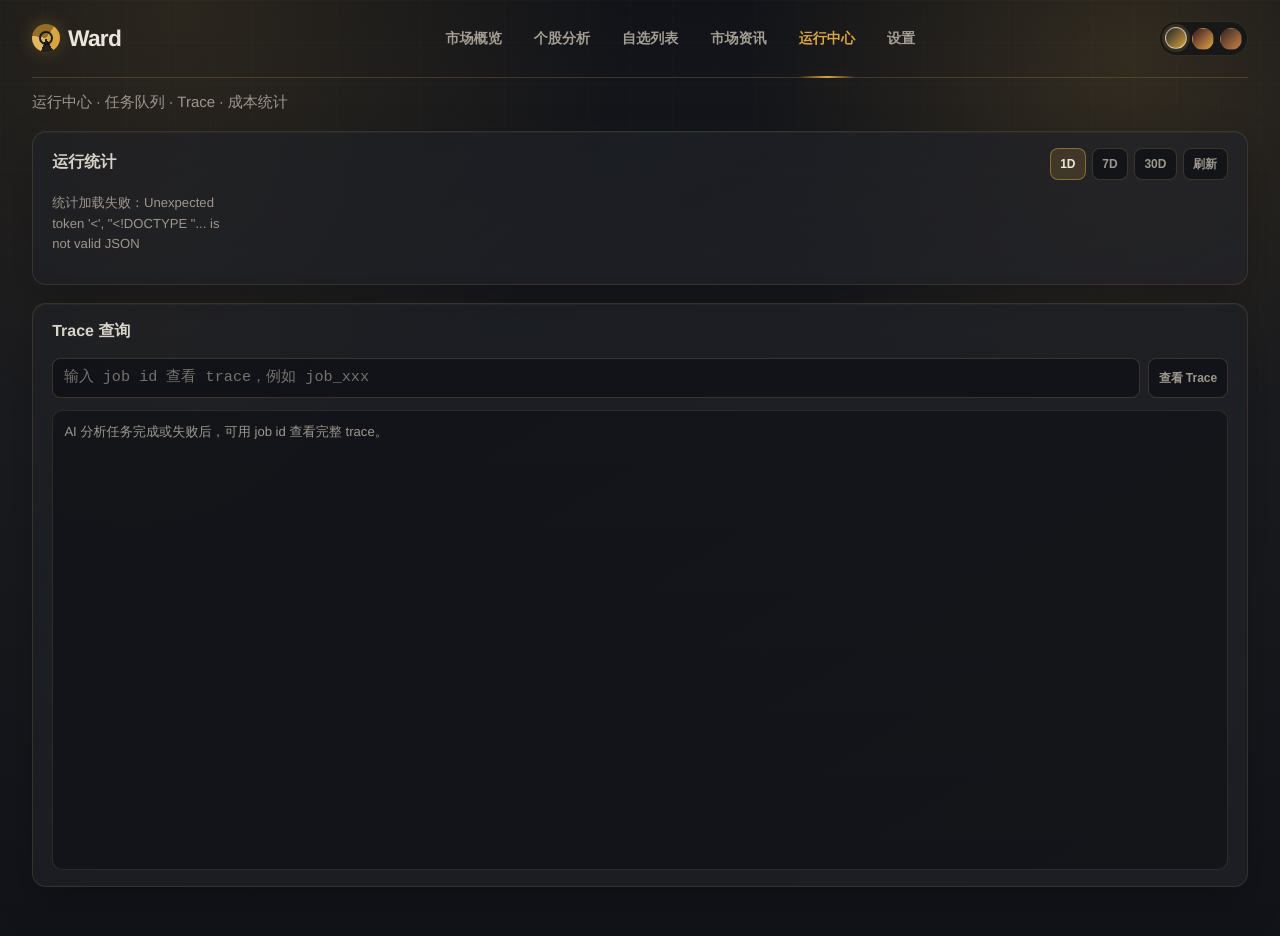
==== commit 0784ed7f: "feat: add local LLM settings page" ====
--- a/static/runtime.html
+++ b/static/runtime.html
@@ -16,6 +16,7 @@
         <a href="/#stock-section">自选列表</a>
         <a href="/#report-section">市场资讯</a>
         <a href="/runtime" class="active">运行中心</a>
+        <a href="/settings">设置</a>
       </nav>
       <div class="theme-switcher" aria-label="主题切换">
         <button type="button" data-theme="graphite" title="石墨琥珀"></button>
--- a/static/css/style.css
+++ b/static/css/style.css
@@ -606,6 +606,29 @@
 
 .think-label { color: #8b949e; margin-right: 0.35em; }
 .think-text { color: #8b949e; }
+
+.chat-context-event {
+  display: flex;
+  flex-wrap: wrap;
+  gap: 0.35rem;
+  align-items: center;
+  padding: 0.32em 0.7em;
+  margin: 0.15em 0 0.15em 2.5em;
+  max-width: 82%;
+  font-size: 0.76rem;
+  color: #8b949e;
+  background: #0d1117;
+  border-left: 2px solid #58a6ff;
+  border-radius: 0 4px 4px 0;
+}
+.context-event-type {
+  color: #c9d1d9;
+  font-weight: 600;
+}
+.context-event-detail {
+  color: #8b949e;
+  word-break: break-word;
+}
 
 .chat-job-card {
   margin-top: 0.65rem;
@@ -817,6 +840,9 @@
 :root[data-theme="graphite"] .sparkline-gold,
 :root[data-theme="forest"] .sparkline-gold,
 :root[data-theme="copper"] .sparkline-gold { color: var(--warn); }
+:root[data-theme="graphite"] .sparkline-neutral,
+:root[data-theme="forest"] .sparkline-neutral,
+:root[data-theme="copper"] .sparkline-neutral { color: var(--muted); }
 
 body {
   font-family: Inter, "SF Pro Display", "PingFang SC", -apple-system, BlinkMacSystemFont, "Segoe UI", sans-serif;
@@ -1011,8 +1037,9 @@
   background: linear-gradient(135deg, rgba(79, 208, 129, 0.12), transparent 28%);
   opacity: 0.9;
 }
-#card-dji::after,
-#card-gold::after { background: linear-gradient(135deg, rgba(255, 107, 87, 0.1), transparent 32%); }
+.card.trend-positive::after { background: linear-gradient(135deg, rgba(255, 107, 87, 0.1), transparent 32%); }
+.card.trend-negative::after { background: linear-gradient(135deg, rgba(79, 208, 129, 0.12), transparent 28%); }
+.card.trend-neutral::after { background: linear-gradient(135deg, rgba(146, 164, 187, 0.1), transparent 30%); }
 #card-gold { border-color: color-mix(in srgb, var(--warn) 45%, transparent); }
 
 .card-header,
@@ -1064,6 +1091,7 @@
 .sparkline-green { color: rgba(79, 208, 129, 0.82); }
 .sparkline-red { color: rgba(255, 107, 87, 0.86); }
 .sparkline-gold { color: rgba(233, 185, 73, 0.88); }
+.sparkline-neutral { color: #92a4bb; }
 
 .meta {
   display: grid;
@@ -1374,9 +1402,9 @@
 .chat-messages {
   min-height: 260px;
   max-height: 620px;
-  display: grid;
-  grid-template-columns: repeat(2, minmax(0, 1fr));
-  align-items: start;
+  display: flex;
+  flex-direction: column;
+  align-items: stretch;
   gap: 1rem;
   overflow-y: auto;
 }
@@ -1402,10 +1430,13 @@
   background: var(--panel-3);
   border-color: var(--line);
   color: var(--muted);
+  align-self: flex-start;
 }
 .chat-msg.user {
   background: linear-gradient(135deg, var(--accent), var(--accent-2));
   box-shadow: 0 12px 30px var(--accent-soft);
+  align-self: flex-end;
+  text-align: left;
 }
 .chat-input-row {
   background: var(--panel-3);
@@ -1421,8 +1452,7 @@
 .site-footer {
   color: var(--muted);
 }
-.site-footer::before {
-  content: "© 2025 Ward. All rights reserved.";
+.site-footer span {
   color: var(--muted);
   font-size: 0.82rem;
 }
@@ -1431,6 +1461,39 @@
 .runtime-page {
   max-width: 1216px;
 }
+
+/* Local settings */
+.settings-page { max-width: 1080px; }
+.settings-card {
+  max-width: 720px;
+  margin: 1.4rem auto;
+  padding: 1.5rem;
+  border: 1px solid var(--line);
+  border-radius: 12px;
+  background: var(--panel);
+}
+.settings-heading { display: flex; justify-content: space-between; gap: 1rem; align-items: flex-start; }
+.settings-heading h2 { margin: 0 0 0.4rem; }
+.settings-heading p { margin: 0 0 1.4rem; color: var(--muted); }
+.settings-local-badge { padding: 0.3rem 0.55rem; border: 1px solid var(--accent); border-radius: 999px; color: var(--accent); white-space: nowrap; font-size: 0.75rem; }
+.settings-card form { display: grid; gap: 0.6rem; }
+.settings-card label { margin-top: 0.7rem; color: var(--text); font-weight: 600; }
+.settings-card input {
+  width: 100%;
+  padding: 0.75rem 0.85rem;
+  border: 1px solid var(--line);
+  border-radius: 8px;
+  background: var(--panel-3);
+  color: var(--text);
+  box-sizing: border-box;
+}
+.settings-card small { color: var(--muted); }
+.settings-priority-note { margin: 0.4rem 0 0; color: var(--muted); font-size: 0.82rem; }
+.settings-actions { display: flex; align-items: center; gap: 1rem; margin-top: 1rem; }
+.settings-actions button { padding: 0.65rem 1.2rem; border: 0; border-radius: 8px; background: var(--accent); color: var(--bg); cursor: pointer; font-weight: 700; }
+.settings-actions button:disabled { opacity: 0.55; cursor: wait; }
+#settings-status.success { color: var(--down); }
+#settings-status.error { color: var(--up); }
 .runtime-page .runtime-subtitle {
   color: var(--muted);
   font-size: 0.94rem;
@@ -1709,7 +1772,8 @@
   border: 1px solid #21262d;
   border-radius: 6px;
   padding: 0.7rem;
-  max-height: 360px;
+  min-height: 460px;
+  max-height: min(72vh, 720px);
   overflow: auto;
 }
 .runtime-trace-summary {
@@ -1746,6 +1810,29 @@
   font-size: 0.7rem;
   white-space: pre-wrap;
   word-break: break-word;
+  margin: 0;
+  font-family: "SF Mono", monospace;
+}
+.runtime-event-data-collapsed {
+  white-space: normal;
+}
+.runtime-event-data-collapsed summary {
+  cursor: pointer;
+  color: #c9d1d9;
+  border: 1px solid #30363d;
+  border-radius: 6px;
+  padding: 0.45rem 0.6rem;
+  background: #161b22;
+  user-select: none;
+}
+.runtime-event-data-collapsed summary:hover {
+  border-color: #484f58;
+}
+.runtime-event-data-collapsed pre {
+  margin-top: 0.45rem;
+  white-space: pre-wrap;
+  word-break: break-word;
+  font-family: "SF Mono", monospace;
 }
 .runtime-muted { color: #8b949e; font-size: 0.82rem; }
 
@@ -1862,6 +1949,7 @@
   .runtime-trace-summary { grid-template-columns: repeat(2, minmax(0, 1fr)); }
   .runtime-event { grid-template-columns: 1fr; gap: 0.2rem; }
   .runtime-event-data { grid-column: auto; }
+  .runtime-trace { min-height: 360px; max-height: 68vh; }
 }
 
 /* Final theme unification overrides */
@@ -2082,10 +2170,9 @@
   opacity: 0.38;
   background: linear-gradient(135deg, color-mix(in srgb, var(--accent-soft) 72%, transparent), transparent 34%);
 }
-#card-dji::after,
-#card-gold::after {
-  background: linear-gradient(135deg, color-mix(in srgb, var(--accent-soft) 58%, transparent), transparent 34%);
-}
+.card.trend-positive::after { background: linear-gradient(135deg, color-mix(in srgb, var(--up) 18%, transparent), transparent 34%); }
+.card.trend-negative::after { background: linear-gradient(135deg, color-mix(in srgb, var(--down) 18%, transparent), transparent 34%); }
+.card.trend-neutral::after { background: linear-gradient(135deg, color-mix(in srgb, var(--muted) 14%, transparent), transparent 34%); }
 
 .card-title,
 .extended-title,
